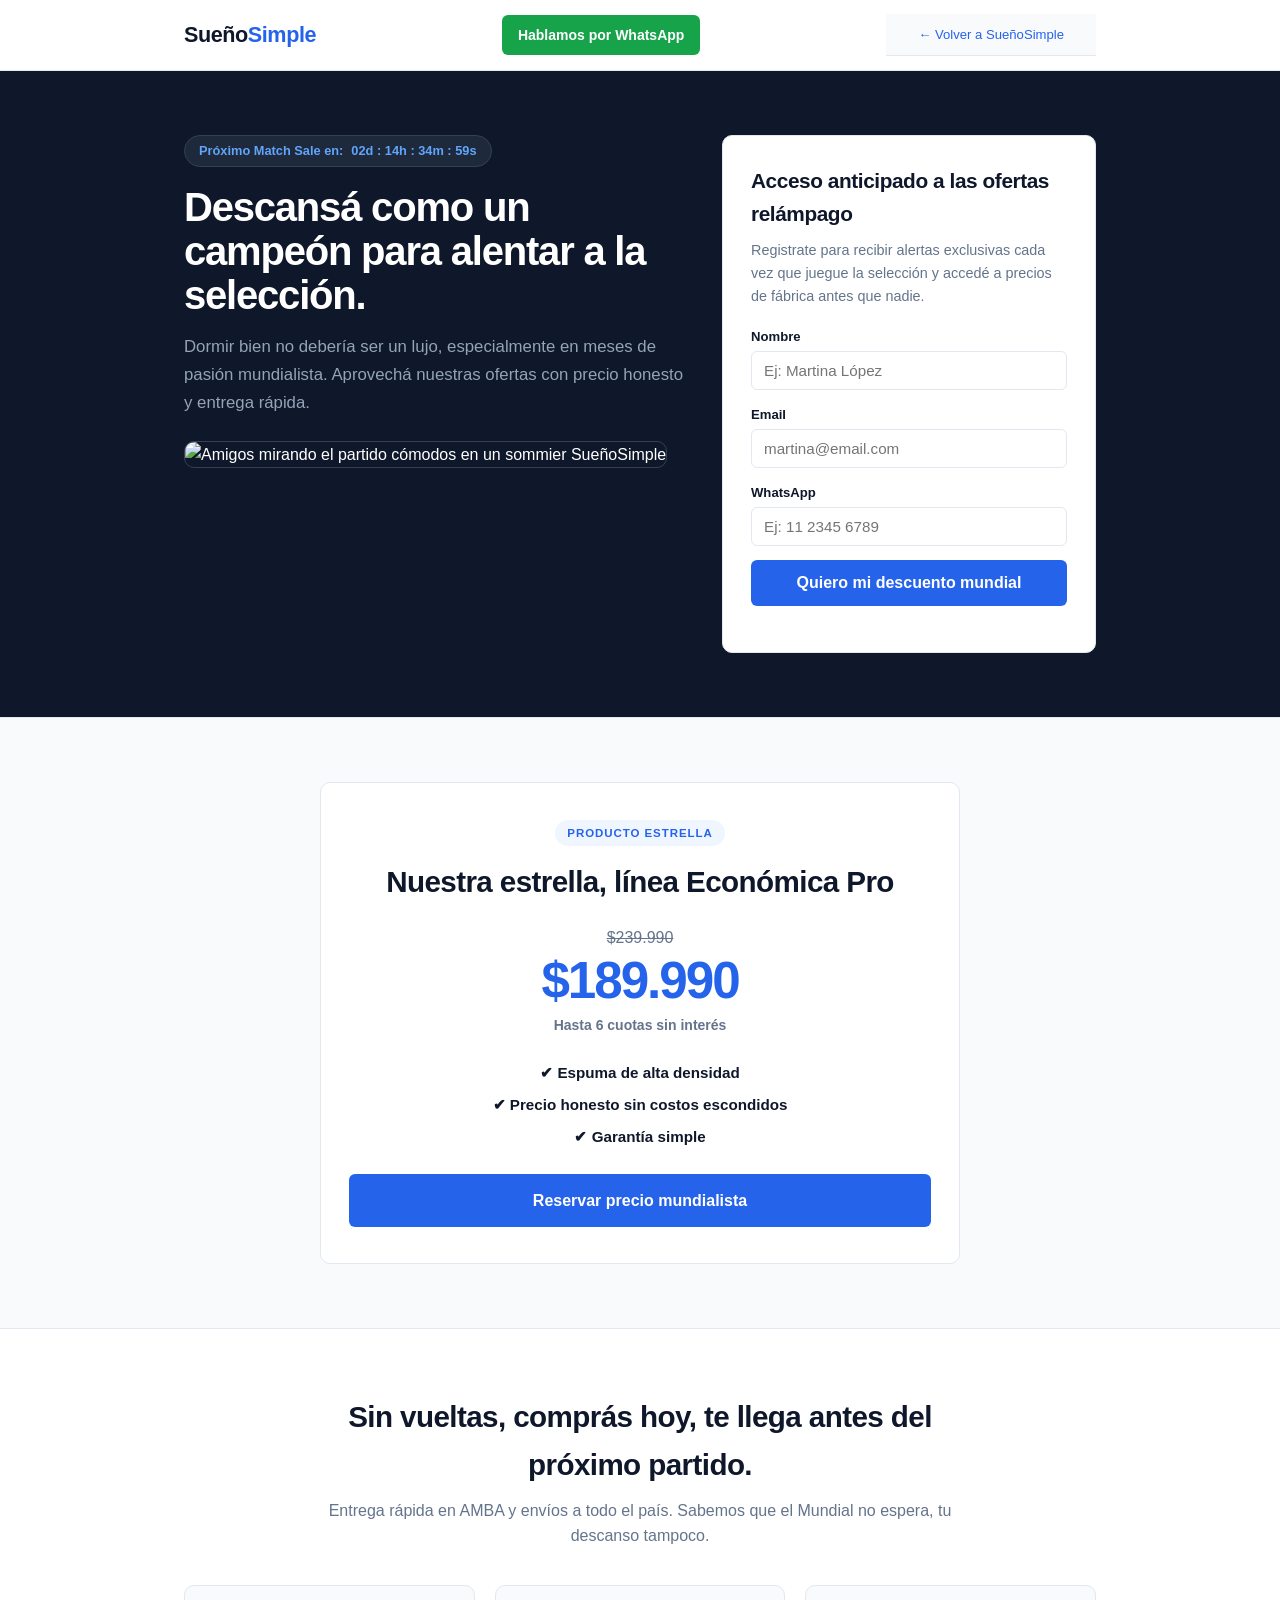
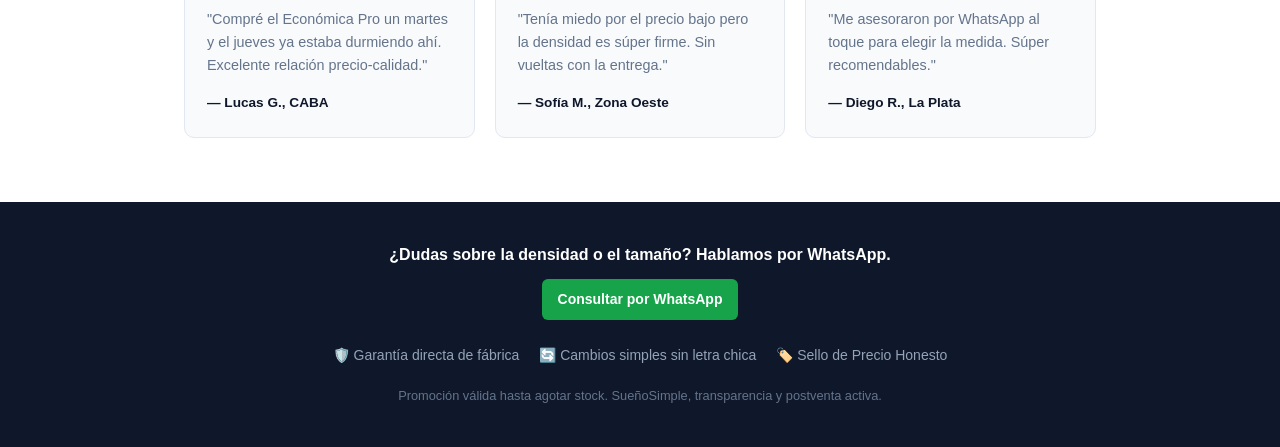
==== suenosimple/mundial-2026/mundial-2026.html @ 36fc4935 "feat(suenosimple): maquetado v1 landing Mundial 2026" ====
<!DOCTYPE html>
<html lang="es">
<head>
  <meta charset="UTF-8" />
  <meta name="viewport" content="width=device-width, initial-scale=1.0" />
  <title>SueñoSimple | Ofertas Mundialistas 2026</title>
  <link rel="stylesheet" href="mundial-2026.css" />
</head>
<body>

  <!-- 1. HEADER -->
  <header class="header">
    <div class="container header-content">
      <a href="#" class="logo">Sueño<strong>Simple</strong></a>
      <a href="https://wa.me/5491100000000" target="_blank" rel="noopener" class="btn-whatsapp">
        Hablamos por WhatsApp
      </a>

    <div class="back-bar">
      <a href="../index.html">← Volver a SueñoSimple</a>
    </div>
    </div>
  </header>

  <main>
    <!-- 2. HERO + FORMULARIO DE CAPTACIÓN (VISIBLE EN PRIMER SCROLL) -->
    <section class="hero">
      <div class="container hero-grid">
        
        <div class="hero-info">
          <!-- Contador de urgencia (Match Sale) -->
          <div class="countdown-banner">
            <span>Próximo Match Sale en:</span>
            <strong id="countdown">02d : 14h : 35m : 10s</strong>
          </div>

          <h1>Descansá como un campeón para alentar a la selección.</h1>
          <p class="sub-copy">
            Dormir bien no debería ser un lujo, especialmente en meses de pasión mundialista. 
            Aprovechá nuestras ofertas con precio honesto y entrega rápida.
          </p>

          <!-- Reemplazar src por la imagen optimizada que pase Erick -->
          <div class="hero-image-wrapper">
            <img 
              src="https://images.unsplash.com/photo-1522778119026-d647f0596c20?auto=format&fit=crop&w=800&q=80" 
              alt="Amigos mirando el partido cómodos en un sommier SueñoSimple" 
              loading="eager"
            />
          </div>
        </div>

        <!-- Formulario de captación (Match Sale) -->
        <aside class="lead-card" id="registro">
          <h2>Acceso anticipado a las ofertas relámpago</h2>
          <p>
            Registrate para recibir alertas exclusivas cada vez que juegue la selección 
            y accedé a precios de fábrica antes que nadie.
          </p>

          <form id="lead-form" novalidate>
            <div class="form-group">
              <label for="nombre">Nombre</label>
              <input type="text" id="nombre" name="nombre" placeholder="Ej: Martina López" required />
            </div>

            <div class="form-group">
              <label for="email">Email</label>
              <input type="email" id="email" name="email" placeholder="martina@email.com" required />
            </div>

            <div class="form-group">
              <label for="whatsapp">WhatsApp</label>
              <input type="tel" id="whatsapp" name="whatsapp" placeholder="Ej: 11 2345 6789" required />
            </div>

            <button type="submit" class="btn-primary" id="submit-btn">
              Quiero mi descuento mundial
            </button>

            <p id="form-feedback" class="form-feedback" aria-live="polite"></p>
          </form>
        </aside>

      </div>
    </section>

    <!-- 3. PRODUCT SHOWCASE (ECONÓMICA PRO) -->
    <section class="product-section">
      <div class="container">
        <div class="product-card">
          <div class="product-badge">Producto Estrella</div>
          <h2>Nuestra estrella, línea Económica Pro</h2>

          <div class="price-box">
            <span class="old-price">$239.990</span>
            <span class="current-price">$189.990</span>
            <span class="installments">Hasta 6 cuotas sin interés</span>
          </div>

          <ul class="benefits-list">
            <li>✔ Espuma de alta densidad</li>
            <li>✔ Precio honesto sin costos escondidos</li>
            <li>✔ Garantía simple</li>
          </ul>

          <a href="#registro" class="btn-primary">Reservar precio mundialista</a>
        </div>
      </div>
    </section>

    <!-- 4. SOCIAL PROOF + CONFIANZA Y LOGÍSTICA -->
    <section class="trust-section">
      <div class="container">
        <div class="logistics-box">
          <h2>Sin vueltas, comprás hoy, te llega antes del próximo partido.</h2>
          <p>
            Entrega rápida en AMBA y envíos a todo el país. Sabemos que el Mundial no espera, 
            tu descanso tampoco.
          </p>
        </div>

        <div class="reviews-grid">
          <article class="review-card">
            <p>"Compré el Económica Pro un martes y el jueves ya estaba durmiendo ahí. Excelente relación precio-calidad."</p>
            <span>— Lucas G., CABA</span>
          </article>
          <article class="review-card">
            <p>"Tenía miedo por el precio bajo pero la densidad es súper firme. Sin vueltas con la entrega."</p>
            <span>— Sofía M., Zona Oeste</span>
          </article>
          <article class="review-card">
            <p>"Me asesoraron por WhatsApp al toque para elegir la medida. Súper recomendables."</p>
            <span>— Diego R., La Plata</span>
          </article>
        </div>
      </div>
    </section>
  </main>

  <!-- 5. FOOTER Y SOPORTE -->
  <footer class="footer">
    <div class="container footer-content">
      <div class="footer-support">
        <p><strong>¿Dudas sobre la densidad o el tamaño? Hablamos por WhatsApp.</strong></p>
        <a href="https://wa.me/5491100000000" target="_blank" rel="noopener" class="btn-whatsapp">
          Consultar por WhatsApp
        </a>
      </div>

      <div class="footer-policies">
        <span>🛡️ Garantía directa de fábrica</span>
        <span>🔄 Cambios simples sin letra chica</span>
        <span>🏷️ Sello de Precio Honesto</span>
      </div>

      <p class="legal">
        Promoción válida hasta agotar stock. SueñoSimple, transparencia y postventa activa.
      </p>
    </div>
  </footer>

  <script src="mundial-2026.js"></script>
</body>
</html>
---- suenosimple/mundial-2026/mundial-2026.css ----
/* IDENTIDAD VISUAL DE SUEÑOSIMPLE (extraída de landing-economica-pro.html) */
:root {
  --color-dark: #0f172a;          /* Hero, footer y textos principales */
  --color-primary: #2563eb;       /* Azul principal de marca */
  --color-primary-dark: #1d4ed8;  /* Hover de botones */
  --color-highlight: #60a5fa;     /* Celeste para destacar palabras en fondo oscuro */
  --color-whatsapp: #16a34a;      /* Verde exclusivo para botón de WhatsApp */
  --color-bg: #ffffff;            /* Fondo principal */
  --color-surface: #f8fafc;       /* Fondo de tarjetas y secciones alternas */
  --color-text: #0f172a;
  --color-text-muted: #64748b;
  --color-text-dark-muted: #94a3b8;
  --color-border: #e2e8f0;
  --font-main: -apple-system, BlinkMacSystemFont, 'Segoe UI', Roboto, sans-serif;
  --radius-card: 10px;
  --radius-btn: 6px;
}

*, *::before, *::after {
  box-sizing: border-box;
  margin: 0;
  padding: 0;
}

body {
  font-family: var(--font-main);
  background-color: var(--color-bg);
  color: var(--color-text);
  line-height: 1.6;
}

.container {
  max-width: 960px;
  margin: 0 auto;
  padding: 0 24px;
}

/* Barra superior de navegación interna */
.back-bar {
  background: var(--color-surface);
  border-bottom: 1px solid var(--color-border);
  padding: 10px 32px;
  font-size: 0.82rem;
}

.back-bar a {
  color: var(--color-primary);
  text-decoration: none;
}

.back-bar a:hover {
  text-decoration: underline;
}

/* Header */
.header {
  background: var(--color-bg);
  border-bottom: 1px solid var(--color-border);
  padding: 14px 0;
  position: sticky;
  top: 0;
  z-index: 10;
}

.header-content {
  display: flex;
  justify-content: space-between;
  align-items: center;
}

.logo {
  font-size: 1.35rem;
  font-weight: 800;
  letter-spacing: -0.02em;
  text-decoration: none;
  color: var(--color-dark);
}

.logo strong {
  color: var(--color-primary);
}

.btn-whatsapp {
  background-color: var(--color-whatsapp);
  color: #fff;
  text-decoration: none;
  padding: 9px 16px;
  border-radius: var(--radius-btn);
  font-weight: 600;
  font-size: 0.875rem;
  display: inline-block;
}

/* Hero oscuro (mismo estilo que Economica Pro) */
.hero {
  background: var(--color-dark);
  color: #ffffff;
  padding: 64px 0;
}

.hero-grid {
  display: grid;
  grid-template-columns: 1.15fr 0.85fr;
  gap: 32px;
  align-items: start;
}

.countdown-banner {
  display: inline-flex;
  gap: 8px;
  background: #1e293b;
  border: 1px solid #334155;
  color: var(--color-highlight);
  padding: 5px 14px;
  border-radius: 20px;
  font-size: 0.8rem;
  font-weight: 600;
  margin-bottom: 18px;
}

.hero-info h1 {
  font-size: 2.5rem;
  font-weight: 900;
  line-height: 1.1;
  letter-spacing: -0.03em;
  margin-bottom: 16px;
}

.hero-info h1 span {
  color: var(--color-highlight);
}

.sub-copy {
  color: var(--color-text-dark-muted);
  font-size: 1.05rem;
  line-height: 1.65;
  margin-bottom: 24px;
}

.hero-image-wrapper img {
  width: 100%;
  border-radius: var(--radius-card);
  object-fit: cover;
  max-height: 280px;
  border: 1px solid #334155;
}

/* Tarjeta Formulario sobre el Hero */
.lead-card {
  background: #ffffff;
  color: var(--color-text);
  padding: 28px;
  border-radius: var(--radius-card);
  border: 1px solid var(--color-border);
}

.lead-card h2 {
  font-size: 1.3rem;
  font-weight: 800;
  letter-spacing: -0.02em;
  margin-bottom: 8px;
}

.lead-card p {
  font-size: 0.9rem;
  color: var(--color-text-muted);
  margin-bottom: 18px;
}

.form-group {
  margin-bottom: 14px;
}

.form-group label {
  display: block;
  font-size: 0.82rem;
  font-weight: 700;
  margin-bottom: 4px;
}

.form-group input {
  width: 100%;
  padding: 10px 12px;
  border: 1px solid var(--color-border);
  border-radius: var(--radius-btn);
  font-size: 0.95rem;
}

.form-group input:focus {
  outline: 2px solid var(--color-primary);
  border-color: transparent;
}

.btn-primary {
  width: 100%;
  background: var(--color-primary);
  color: #ffffff;
  border: none;
  padding: 14px 24px;
  border-radius: var(--radius-btn);
  font-size: 1rem;
  font-weight: 700;
  cursor: pointer;
  text-align: center;
  text-decoration: none;
  display: inline-block;
  transition: background 0.15s;
}

.btn-primary:hover {
  background: var(--color-primary-dark);
}

.form-feedback {
  margin-top: 10px;
  font-size: 0.875rem;
  font-weight: 600;
}

/* Producto Estrella */
.product-section {
  background: var(--color-surface);
  border-top: 1px solid var(--color-border);
  border-bottom: 1px solid var(--color-border);
  padding: 64px 0;
}

.product-card {
  background: #ffffff;
  border: 1px solid var(--color-border);
  border-radius: var(--radius-card);
  padding: 36px 28px;
  max-width: 640px;
  margin: 0 auto;
  text-align: center;
}

.product-badge {
  display: inline-block;
  background: #eff6ff;
  color: var(--color-primary);
  font-size: 0.72rem;
  font-weight: 700;
  letter-spacing: 0.08em;
  text-transform: uppercase;
  padding: 4px 12px;
  border-radius: 20px;
  margin-bottom: 12px;
}

.product-card h2 {
  font-size: 1.85rem;
  font-weight: 800;
  letter-spacing: -0.02em;
}

.price-box {
  margin: 20px 0;
  display: flex;
  flex-direction: column;
  align-items: center;
  gap: 4px;
}

.old-price {
  text-decoration: line-through;
  color: var(--color-text-muted);
  font-size: 1rem;
}

.current-price {
  font-size: 3.2rem;
  font-weight: 900;
  color: var(--color-primary);
  letter-spacing: -0.04em;
  line-height: 1;
}

.installments {
  color: var(--color-text-muted);
  font-size: 0.875rem;
  font-weight: 600;
  margin-top: 4px;
}

.benefits-list {
  list-style: none;
  margin: 24px 0;
  display: flex;
  flex-direction: column;
  gap: 8px;
  font-weight: 600;
  font-size: 0.95rem;
}

/* Confianza y Reseñas */
.trust-section {
  padding: 64px 0;
}

.logistics-box {
  text-align: center;
  max-width: 660px;
  margin: 0 auto 36px;
}

.logistics-box h2 {
  font-size: 1.85rem;
  font-weight: 800;
  letter-spacing: -0.02em;
  margin-bottom: 10px;
}

.logistics-box p {
  color: var(--color-text-muted);
}

.reviews-grid {
  display: grid;
  grid-template-columns: repeat(3, 1fr);
  gap: 20px;
}

.review-card {
  background: var(--color-surface);
  padding: 22px;
  border-radius: var(--radius-card);
  border: 1px solid var(--color-border);
}

.review-card p {
  font-size: 0.9rem;
  color: var(--color-text-muted);
  margin-bottom: 12px;
}

.review-card span {
  font-weight: 700;
  font-size: 0.85rem;
  color: var(--color-dark);
}

/* Footer */
.footer {
  background: var(--color-dark);
  color: var(--color-text-dark-muted);
  padding: 40px 0;
  text-align: center;
}

.footer-support {
  display: flex;
  flex-direction: column;
  align-items: center;
  gap: 12px;
  margin-bottom: 24px;
  color: #ffffff;
}

.footer-policies {
  display: flex;
  justify-content: center;
  flex-wrap: wrap;
  gap: 20px;
  margin-bottom: 20px;
  font-size: 0.875rem;
}

.legal {
  font-size: 0.8rem;
  color: var(--color-text-muted);
}

@media (max-width: 768px) {
  .hero-grid,
  .reviews-grid {
    grid-template-columns: 1fr;
  }

  .hero-info h1 {
    font-size: 1.9rem;
  }
}
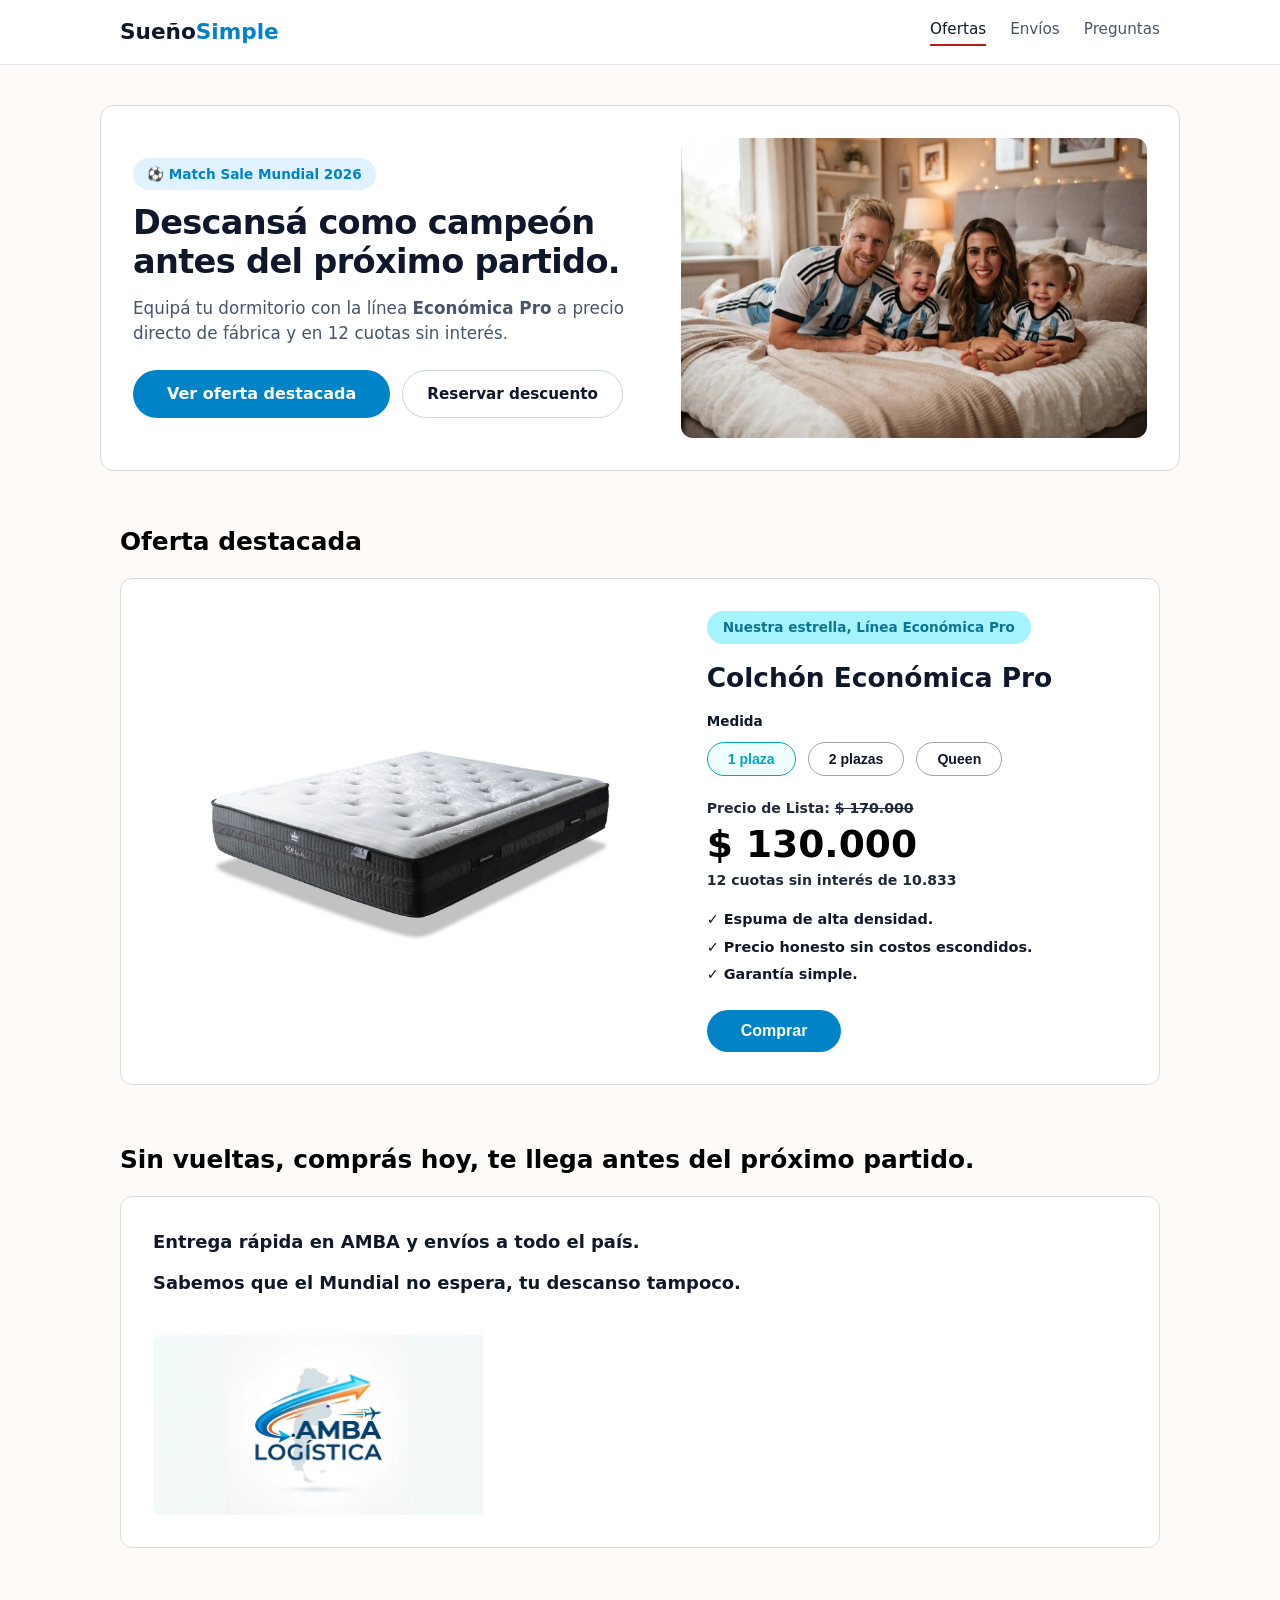
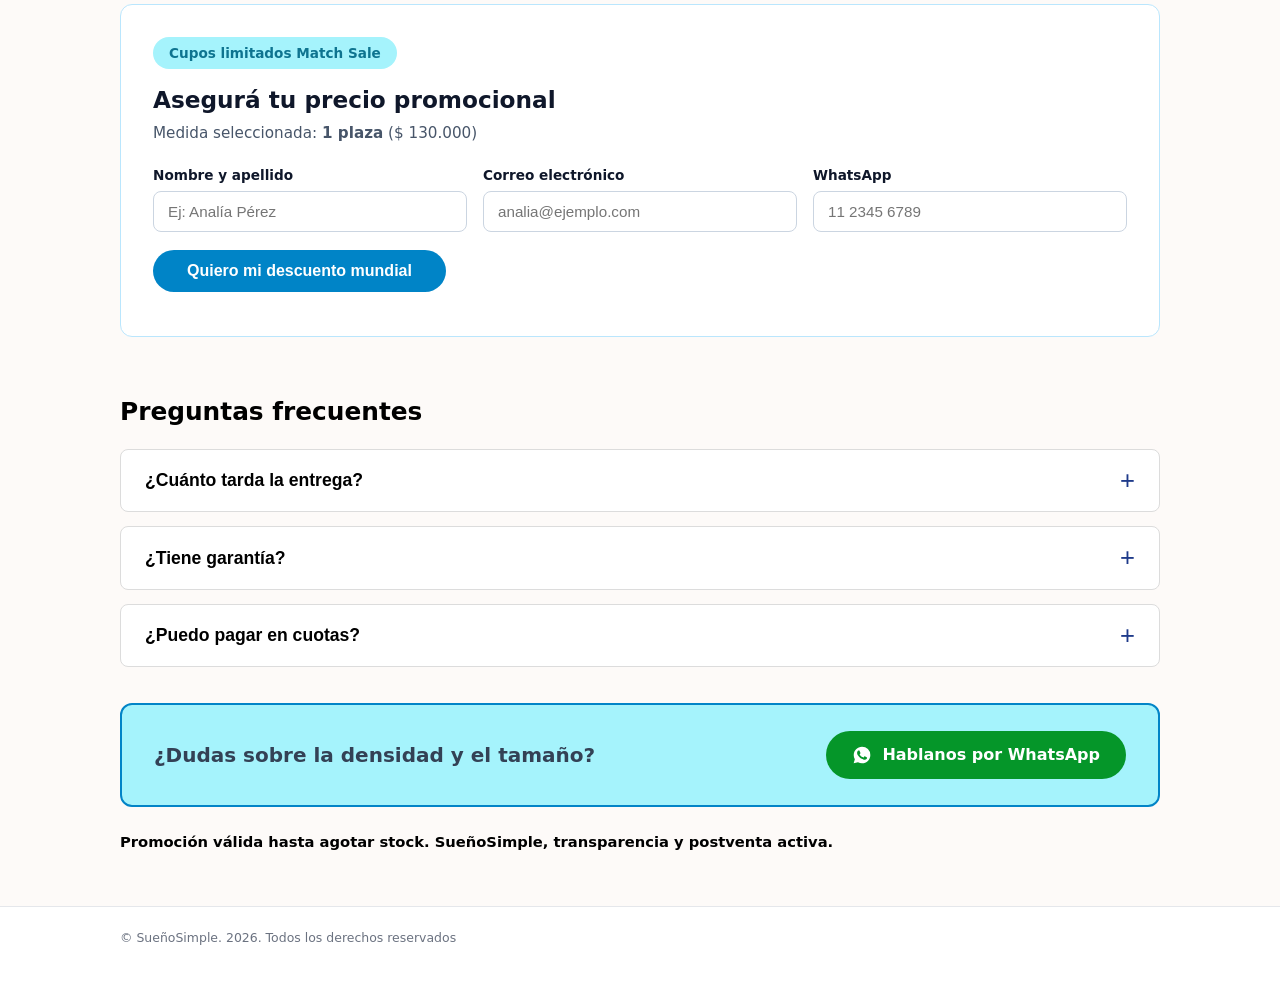
==== commit a38204ed: "feat(suenosimple): aplicar diseño Figma, assets e interactividad Mundial 2026" ====
--- a/suenosimple/mundial-2026/mundial-2026.html
+++ b/suenosimple/mundial-2026/mundial-2026.html
@@ -3,160 +3,198 @@
 <head>
   <meta charset="UTF-8" />
   <meta name="viewport" content="width=device-width, initial-scale=1.0" />
-  <title>SueñoSimple | Ofertas Mundialistas 2026</title>
+  <title>SueñoSimple | Match Sale Mundial 2026</title>
   <link rel="stylesheet" href="mundial-2026.css" />
 </head>
 <body>
-
-  <!-- 1. HEADER -->
-  <header class="header">
-    <div class="container header-content">
-      <a href="#" class="logo">Sueño<strong>Simple</strong></a>
-      <a href="https://wa.me/5491100000000" target="_blank" rel="noopener" class="btn-whatsapp">
-        Hablamos por WhatsApp
-      </a>
-
-    <div class="back-bar">
-      <a href="../index.html">← Volver a SueñoSimple</a>
-    </div>
+  <!-- Barra superior -->
+  <header class="topbar">
+    <div class="container topbar-inner">
+      <a href="../index.html" class="brand">Sueño<span>Simple</span></a>
+      <nav class="nav-links">
+        <a href="#oferta" class="active">Ofertas</a>
+        <a href="#envios">Envíos</a>
+        <a href="#faq">Preguntas</a>
+      </nav>
     </div>
   </header>
 
   <main>
-    <!-- 2. HERO + FORMULARIO DE CAPTACIÓN (VISIBLE EN PRIMER SCROLL) -->
+    <!-- Hero principal con imagen 1 -->
     <section class="hero">
       <div class="container hero-grid">
-        
-        <div class="hero-info">
-          <!-- Contador de urgencia (Match Sale) -->
-          <div class="countdown-banner">
-            <span>Próximo Match Sale en:</span>
-            <strong id="countdown">02d : 14h : 35m : 10s</strong>
-          </div>
-
-          <h1>Descansá como un campeón para alentar a la selección.</h1>
-          <p class="sub-copy">
-            Dormir bien no debería ser un lujo, especialmente en meses de pasión mundialista. 
-            Aprovechá nuestras ofertas con precio honesto y entrega rápida.
+        <div class="hero-copy">
+          <span class="badge-mundial">⚽ Match Sale Mundial 2026</span>
+          <h1>Descansá como campeón antes del próximo partido.</h1>
+          <p>
+            Equipá tu dormitorio con la línea <strong>Económica Pro</strong> a precio directo de fábrica y en 12 cuotas sin interés.
           </p>
-
-          <!-- Reemplazar src por la imagen optimizada que pase Erick -->
-          <div class="hero-image-wrapper">
-            <img 
-              src="https://images.unsplash.com/photo-1522778119026-d647f0596c20?auto=format&fit=crop&w=800&q=80" 
-              alt="Amigos mirando el partido cómodos en un sommier SueñoSimple" 
-              loading="eager"
-            />
-          </div>
-        </div>
-
-        <!-- Formulario de captación (Match Sale) -->
-        <aside class="lead-card" id="registro">
-          <h2>Acceso anticipado a las ofertas relámpago</h2>
-          <p>
-            Registrate para recibir alertas exclusivas cada vez que juegue la selección 
-            y accedé a precios de fábrica antes que nadie.
-          </p>
-
-          <form id="lead-form" novalidate>
-            <div class="form-group">
-              <label for="nombre">Nombre</label>
-              <input type="text" id="nombre" name="nombre" placeholder="Ej: Martina López" required />
-            </div>
-
-            <div class="form-group">
-              <label for="email">Email</label>
-              <input type="email" id="email" name="email" placeholder="martina@email.com" required />
-            </div>
-
-            <div class="form-group">
-              <label for="whatsapp">WhatsApp</label>
-              <input type="tel" id="whatsapp" name="whatsapp" placeholder="Ej: 11 2345 6789" required />
-            </div>
-
-            <button type="submit" class="btn-primary" id="submit-btn">
-              Quiero mi descuento mundial
+          <div class="hero-actions">
+            <a href="#oferta" class="btn-primary">Ver oferta destacada</a>
+            <a href="#reserva" class="btn-outline">Reservar descuento</a>
+          </div>
+        </div>
+        <div class="hero-media">
+          <img src="imagenes_mundial_2026/mundial-img-1.png" alt="Familia celebrando el Mundial en la cama" />
+        </div>
+      </div>
+    </section>
+
+    <!-- Sección 1: Oferta destacada (Figma) -->
+    <section id="oferta" class="section">
+      <div class="container">
+        <h2 class="section-title">Oferta destacada</h2>
+
+        <div class="card product-card">
+          <div class="product-image">
+            <img src="imagenes_mundial_2026/mundial-img-2.png" alt="Colchón Económica Pro SueñoSimple" />
+          </div>
+
+          <div class="product-info">
+            <span class="pill-tag">Nuestra estrella, Línea Económica Pro</span>
+            <h3>Colchón Económica Pro</h3>
+
+            <div class="size-selector">
+              <span class="size-label">Medida</span>
+              <div class="size-options" id="sizeOptions">
+                <button type="button" class="size-btn active" data-size="1 plaza" data-list="170.000" data-price="130.000" data-installment="10.833">
+                  1 plaza
+                </button>
+                <button type="button" class="size-btn" data-size="2 plazas" data-list="215.000" data-price="165.000" data-installment="13.750">
+                  2 plazas
+                </button>
+                <button type="button" class="size-btn" data-size="Queen" data-list="255.000" data-price="195.000" data-installment="16.250">
+                  Queen
+                </button>
+              </div>
+            </div>
+
+            <div class="pricing">
+              <p class="price-list">Precio de Lista: <span id="priceList">$ 170.000</span></p>
+              <p class="price-main">$ <span id="priceMain">130.000</span></p>
+              <p class="price-installments">12 cuotas sin interés de <span id="priceInstallment">10.833</span></p>
+            </div>
+
+            <ul class="benefits-list">
+              <li>✓ Espuma de alta densidad.</li>
+              <li>✓ Precio honesto sin costos escondidos.</li>
+              <li>✓ Garantía simple.</li>
+            </ul>
+
+            <button type="button" id="btnComprar" class="btn-primary btn-comprar">Comprar</button>
+          </div>
+        </div>
+      </div>
+    </section>
+
+    <!-- Sección 2: Logística y entrega (Figma) -->
+    <section id="envios" class="section">
+      <div class="container">
+        <h2 class="section-title">Sin vueltas, comprás hoy, te llega antes del próximo partido.</h2>
+
+        <div class="card shipping-card">
+          <div class="shipping-copy">
+            <p class="shipping-lead">Entrega rápida en AMBA y envíos a todo el país.</p>
+            <p class="shipping-sub">Sabemos que el Mundial no espera, tu descanso tampoco.</p>
+          </div>
+          <div class="shipping-logo">
+            <img src="imagenes_mundial_2026/mundial-img-3.png" alt="AMBA Logística" />
+          </div>
+        </div>
+      </div>
+    </section>
+
+    <!-- Formulario de captura conectado a Landing CRM -->
+    <section id="reserva" class="section">
+      <div class="container">
+        <div class="card lead-card">
+          <div class="lead-header">
+            <span class="pill-tag">Cupos limitados Match Sale</span>
+            <h2>Asegurá tu precio promocional</h2>
+            <p id="selectedSummary">Medida seleccionada: <strong>1 plaza</strong> ($ 130.000)</p>
+          </div>
+
+          <form id="leadForm" class="lead-form">
+            <div class="form-row">
+              <div class="form-group">
+                <label for="nombre">Nombre y apellido</label>
+                <input type="text" id="nombre" name="nombre" placeholder="Ej: Analía Pérez" required />
+              </div>
+              <div class="form-group">
+                <label for="email">Correo electrónico</label>
+                <input type="email" id="email" name="email" placeholder="analia@ejemplo.com" required />
+              </div>
+              <div class="form-group">
+                <label for="whatsapp">WhatsApp</label>
+                <input type="tel" id="whatsapp" name="whatsapp" placeholder="11 2345 6789" required />
+              </div>
+            </div>
+
+            <button type="submit" id="submitBtn" class="btn-primary">Quiero mi descuento mundial</button>
+            <p id="formFeedback" class="form-feedback" aria-live="polite"></p>
+          </form>
+        </div>
+      </div>
+    </section>
+
+    <!-- Sección 3: Preguntas frecuentes y banner WhatsApp (Figma) -->
+    <section id="faq" class="section">
+      <div class="container">
+        <h2 class="section-title">Preguntas frecuentes</h2>
+
+        <div class="faq-list">
+          <div class="faq-item">
+            <button type="button" class="faq-question" aria-expanded="false">
+              <span>¿Cuánto tarda la entrega?</span>
+              <span class="faq-icon">+</span>
             </button>
-
-            <p id="form-feedback" class="form-feedback" aria-live="polite"></p>
-          </form>
-        </aside>
-
-      </div>
-    </section>
-
-    <!-- 3. PRODUCT SHOWCASE (ECONÓMICA PRO) -->
-    <section class="product-section">
-      <div class="container">
-        <div class="product-card">
-          <div class="product-badge">Producto Estrella</div>
-          <h2>Nuestra estrella, línea Económica Pro</h2>
-
-          <div class="price-box">
-            <span class="old-price">$239.990</span>
-            <span class="current-price">$189.990</span>
-            <span class="installments">Hasta 6 cuotas sin interés</span>
-          </div>
-
-          <ul class="benefits-list">
-            <li>✔ Espuma de alta densidad</li>
-            <li>✔ Precio honesto sin costos escondidos</li>
-            <li>✔ Garantía simple</li>
-          </ul>
-
-          <a href="#registro" class="btn-primary">Reservar precio mundialista</a>
-        </div>
-      </div>
-    </section>
-
-    <!-- 4. SOCIAL PROOF + CONFIANZA Y LOGÍSTICA -->
-    <section class="trust-section">
-      <div class="container">
-        <div class="logistics-box">
-          <h2>Sin vueltas, comprás hoy, te llega antes del próximo partido.</h2>
-          <p>
-            Entrega rápida en AMBA y envíos a todo el país. Sabemos que el Mundial no espera, 
-            tu descanso tampoco.
-          </p>
-        </div>
-
-        <div class="reviews-grid">
-          <article class="review-card">
-            <p>"Compré el Económica Pro un martes y el jueves ya estaba durmiendo ahí. Excelente relación precio-calidad."</p>
-            <span>— Lucas G., CABA</span>
-          </article>
-          <article class="review-card">
-            <p>"Tenía miedo por el precio bajo pero la densidad es súper firme. Sin vueltas con la entrega."</p>
-            <span>— Sofía M., Zona Oeste</span>
-          </article>
-          <article class="review-card">
-            <p>"Me asesoraron por WhatsApp al toque para elegir la medida. Súper recomendables."</p>
-            <span>— Diego R., La Plata</span>
-          </article>
-        </div>
+            <div class="faq-answer">
+              <p>En CABA y GBA entregamos en 24 a 48 horas hábiles con AMBA Logística. Al resto del país despachamos dentro de las 48 horas y tarda entre 3 y 6 días hábiles.</p>
+            </div>
+          </div>
+
+          <div class="faq-item">
+            <button type="button" class="faq-question" aria-expanded="false">
+              <span>¿Tiene garantía?</span>
+              <span class="faq-icon">+</span>
+            </button>
+            <div class="faq-answer">
+              <p>Sí, todos nuestros colchones Económica Pro cuentan con garantía oficial directa de fábrica por 2 años contra deformaciones de espuma.</p>
+            </div>
+          </div>
+
+          <div class="faq-item">
+            <button type="button" class="faq-question" aria-expanded="false">
+              <span>¿Puedo pagar en cuotas?</span>
+              <span class="faq-icon">+</span>
+            </button>
+            <div class="faq-answer">
+              <p>Sí, podés abonar en hasta 12 cuotas sin interés con tarjetas bancarias adheridas o aprovechar descuento extra por transferencia.</p>
+            </div>
+          </div>
+        </div>
+
+        <!-- Banner WhatsApp -->
+        <div class="whatsapp-banner">
+          <p>¿Dudas sobre la densidad y el tamaño?</p>
+          <a href="https://wa.me/5491100000000?text=Hola%20Sue%C3%B1oSimple,%20tengo%20una%20consulta%20por%20el%20Colch%C3%B3n%20Econ%C3%B3mica%20Pro" target="_blank" rel="noopener" class="btn-whatsapp">
+            <svg viewBox="0 0 24 24" width="20" height="20" fill="currentColor" aria-hidden="true">
+              <path d="M12.031 2c-5.516 0-9.969 4.453-9.969 9.969 0 1.758.457 3.473 1.328 4.988L2 22l5.184-1.359a9.923 9.923 0 0 0 4.847 1.258h.004c5.515 0 9.969-4.453 9.969-9.969A9.91 9.91 0 0 0 19.082 4.92 9.912 9.912 0 0 0 12.031 2zm5.82 14.273c-.246.691-1.434 1.32-1.984 1.402-.508.074-1.148.105-1.852-.117-.426-.137-.973-.316-1.672-.617-2.941-1.269-4.863-4.234-5.012-4.43-.145-.195-1.195-1.59-1.195-3.035 0-1.445.758-2.156 1.027-2.449.27-.293.586-.367.781-.367.195 0 .391.004.562.012.18.008.422-.07.66.504.246.586.832 2.027.906 2.176.074.145.121.316.023.512-.098.195-.145.316-.293.488-.145.172-.309.383-.441.516-.145.145-.297.305-.129.598.172.293.762 1.258 1.637 2.039 1.125 1.004 2.074 1.316 2.367 1.461.293.145.465.121.637-.074.172-.195.734-.855.93-1.148.195-.293.391-.246.66-.145.27.098 1.711.809 2.004.953.293.148.488.223.562.344.074.125.074.711-.172 1.402z"/>
+            </svg>
+            Hablanos por WhatsApp
+          </a>
+        </div>
+
+        <p class="promo-disclaimer">
+          Promoción válida hasta agotar stock. SueñoSimple, transparencia y postventa activa.
+        </p>
       </div>
     </section>
   </main>
 
-  <!-- 5. FOOTER Y SOPORTE -->
   <footer class="footer">
-    <div class="container footer-content">
-      <div class="footer-support">
-        <p><strong>¿Dudas sobre la densidad o el tamaño? Hablamos por WhatsApp.</strong></p>
-        <a href="https://wa.me/5491100000000" target="_blank" rel="noopener" class="btn-whatsapp">
-          Consultar por WhatsApp
-        </a>
-      </div>
-
-      <div class="footer-policies">
-        <span>🛡️ Garantía directa de fábrica</span>
-        <span>🔄 Cambios simples sin letra chica</span>
-        <span>🏷️ Sello de Precio Honesto</span>
-      </div>
-
-      <p class="legal">
-        Promoción válida hasta agotar stock. SueñoSimple, transparencia y postventa activa.
-      </p>
+    <div class="container">
+      <p>© SueñoSimple. 2026. Todos los derechos reservados</p>
     </div>
   </footer>
 
--- a/suenosimple/mundial-2026/mundial-2026.css
+++ b/suenosimple/mundial-2026/mundial-2026.css
@@ -1,383 +1,497 @@
-/* IDENTIDAD VISUAL DE SUEÑOSIMPLE (extraída de landing-economica-pro.html) */
 :root {
-  --color-dark: #0f172a;          /* Hero, footer y textos principales */
-  --color-primary: #2563eb;       /* Azul principal de marca */
-  --color-primary-dark: #1d4ed8;  /* Hover de botones */
-  --color-highlight: #60a5fa;     /* Celeste para destacar palabras en fondo oscuro */
-  --color-whatsapp: #16a34a;      /* Verde exclusivo para botón de WhatsApp */
-  --color-bg: #ffffff;            /* Fondo principal */
-  --color-surface: #f8fafc;       /* Fondo de tarjetas y secciones alternas */
-  --color-text: #0f172a;
-  --color-text-muted: #64748b;
-  --color-text-dark-muted: #94a3b8;
-  --color-border: #e2e8f0;
-  --font-main: -apple-system, BlinkMacSystemFont, 'Segoe UI', Roboto, sans-serif;
-  --radius-card: 10px;
-  --radius-btn: 6px;
-}
-
-*, *::before, *::after {
+  --bg-page: #fdfaf8;
+  --bg-white: #ffffff;
+  --border-card: #dcdcdc;
+  --text-main: #0f172a;
+  --text-muted: #475569;
+  --blue-primary: #0084c7;
+  --blue-hover: #006ba1;
+  --cyan-pill-bg: #a5f3fc;
+  --cyan-pill-text: #0e7490;
+  --cyan-active: #00a8b5;
+  --whatsapp-green: #059629;
+  --whatsapp-hover: #047820;
+}
+
+* {
   box-sizing: border-box;
   margin: 0;
   padding: 0;
 }
 
+html {
+  scroll-behavior: smooth;
+}
+
 body {
-  font-family: var(--font-main);
-  background-color: var(--color-bg);
-  color: var(--color-text);
-  line-height: 1.6;
+  font-family: system-ui, -apple-system, BlinkMacSystemFont, "Segoe UI", Roboto, sans-serif;
+  background-color: var(--bg-page);
+  color: var(--text-main);
+  line-height: 1.5;
 }
 
 .container {
-  max-width: 960px;
+  max-width: 1080px;
   margin: 0 auto;
-  padding: 0 24px;
-}
-
-/* Barra superior de navegación interna */
-.back-bar {
-  background: var(--color-surface);
-  border-bottom: 1px solid var(--color-border);
-  padding: 10px 32px;
-  font-size: 0.82rem;
-}
-
-.back-bar a {
-  color: var(--color-primary);
-  text-decoration: none;
-}
-
-.back-bar a:hover {
-  text-decoration: underline;
-}
-
-/* Header */
-.header {
-  background: var(--color-bg);
-  border-bottom: 1px solid var(--color-border);
-  padding: 14px 0;
+  padding: 0 20px;
+}
+
+/* Topbar */
+.topbar {
+  background-color: var(--bg-white);
+  border-bottom: 1px solid #e5e7eb;
   position: sticky;
   top: 0;
-  z-index: 10;
-}
-
-.header-content {
+  z-index: 50;
+}
+
+.topbar-inner {
   display: flex;
   justify-content: space-between;
   align-items: center;
-}
-
-.logo {
+  height: 64px;
+}
+
+.brand {
   font-size: 1.35rem;
   font-weight: 800;
-  letter-spacing: -0.02em;
+  color: var(--text-main);
   text-decoration: none;
-  color: var(--color-dark);
-}
-
-.logo strong {
-  color: var(--color-primary);
-}
-
-.btn-whatsapp {
-  background-color: var(--color-whatsapp);
-  color: #fff;
+}
+
+.brand span {
+  color: var(--blue-primary);
+}
+
+.nav-links {
+  display: flex;
+  gap: 24px;
+}
+
+.nav-links a {
   text-decoration: none;
-  padding: 9px 16px;
-  border-radius: var(--radius-btn);
-  font-weight: 600;
-  font-size: 0.875rem;
-  display: inline-block;
-}
-
-/* Hero oscuro (mismo estilo que Economica Pro) */
+  color: var(--text-muted);
+  font-weight: 500;
+  font-size: 0.95rem;
+  padding-bottom: 4px;
+}
+
+.nav-links a.active {
+  color: var(--text-main);
+  border-bottom: 2px solid #b91c1c;
+}
+
+/* Hero */
 .hero {
-  background: var(--color-dark);
-  color: #ffffff;
-  padding: 64px 0;
+  padding: 40px 0 24px;
 }
 
 .hero-grid {
   display: grid;
-  grid-template-columns: 1.15fr 0.85fr;
+  grid-template-columns: 1.05fr 0.95fr;
   gap: 32px;
-  align-items: start;
-}
-
-.countdown-banner {
+  align-items: center;
+  background: var(--bg-white);
+  border: 1px solid var(--border-card);
+  border-radius: 14px;
+  padding: 32px;
+}
+
+.badge-mundial {
+  display: inline-block;
+  background: #e0f2fe;
+  color: var(--blue-primary);
+  font-weight: 700;
+  font-size: 0.85rem;
+  padding: 6px 14px;
+  border-radius: 999px;
+  margin-bottom: 14px;
+}
+
+.hero-copy h1 {
+  font-size: 2.1rem;
+  line-height: 1.15;
+  margin-bottom: 14px;
+  letter-spacing: -0.02em;
+}
+
+.hero-copy p {
+  color: var(--text-muted);
+  font-size: 1.05rem;
+  margin-bottom: 24px;
+}
+
+.hero-actions {
+  display: flex;
+  flex-wrap: wrap;
+  gap: 12px;
+}
+
+.hero-media img {
+  width: 100%;
+  height: 300px;
+  object-fit: cover;
+  border-radius: 12px;
+  display: block;
+}
+
+/* Secciones y tarjetas base */
+.section {
+  padding: 28px 0;
+}
+
+.section-title {
+  font-size: 1.55rem;
+  font-weight: 700;
+  margin-bottom: 18px;
+  color: #000000;
+}
+
+.card {
+  background-color: var(--bg-white);
+  border: 1px solid var(--border-card);
+  border-radius: 12px;
+  padding: 32px;
+}
+
+/* Botón principal */
+.btn-primary {
   display: inline-flex;
-  gap: 8px;
-  background: #1e293b;
-  border: 1px solid #334155;
-  color: var(--color-highlight);
-  padding: 5px 14px;
-  border-radius: 20px;
-  font-size: 0.8rem;
-  font-weight: 600;
+  align-items: center;
+  justify-content: center;
+  background-color: var(--blue-primary);
+  color: #ffffff;
+  font-weight: 600;
+  font-size: 1rem;
+  padding: 12px 34px;
+  border: none;
+  border-radius: 999px;
+  cursor: pointer;
+  text-decoration: none;
+  transition: background-color 0.2s ease;
+}
+
+.btn-primary:hover {
+  background-color: var(--blue-hover);
+}
+
+.btn-outline {
+  display: inline-flex;
+  align-items: center;
+  justify-content: center;
+  background-color: transparent;
+  color: var(--text-main);
+  font-weight: 600;
+  font-size: 0.95rem;
+  padding: 11px 24px;
+  border: 1px solid #cbd5e1;
+  border-radius: 999px;
+  text-decoration: none;
+}
+
+/* Oferta destacada */
+.product-card {
+  display: grid;
+  grid-template-columns: 1.1fr 0.9fr;
+  gap: 40px;
+  align-items: center;
+}
+
+.product-image img {
+  width: 100%;
+  max-width: 460px;
+  height: auto;
+  display: block;
+  margin: 0 auto;
+}
+
+.pill-tag {
+  display: inline-block;
+  background-color: var(--cyan-pill-bg);
+  color: var(--cyan-pill-text);
+  font-weight: 600;
+  font-size: 0.85rem;
+  padding: 6px 16px;
+  border-radius: 999px;
+  margin-bottom: 14px;
+}
+
+.product-info h3 {
+  font-size: 1.65rem;
+  font-weight: 700;
+  margin-bottom: 14px;
+}
+
+.size-label {
+  display: block;
+  font-size: 0.85rem;
+  font-weight: 700;
+  margin-bottom: 10px;
+}
+
+.size-options {
+  display: flex;
+  flex-wrap: wrap;
+  gap: 12px;
+  margin-bottom: 22px;
+}
+
+.size-btn {
+  background-color: var(--bg-white);
+  border: 1.5px solid #9ca3af;
+  color: var(--text-main);
+  font-size: 0.88rem;
+  font-weight: 600;
+  padding: 8px 20px;
+  border-radius: 999px;
+  cursor: pointer;
+  transition: all 0.15s ease;
+}
+
+.size-btn.active {
+  border-color: var(--cyan-active);
+  color: var(--cyan-active);
+  background-color: #f0fdff;
+}
+
+.pricing {
   margin-bottom: 18px;
 }
 
-.hero-info h1 {
-  font-size: 2.5rem;
-  font-weight: 900;
-  line-height: 1.1;
-  letter-spacing: -0.03em;
-  margin-bottom: 16px;
-}
-
-.hero-info h1 span {
-  color: var(--color-highlight);
-}
-
-.sub-copy {
-  color: var(--color-text-dark-muted);
-  font-size: 1.05rem;
-  line-height: 1.65;
+.price-list {
+  font-size: 0.88rem;
+  font-weight: 600;
+  color: #1f2937;
+}
+
+.price-list span {
+  text-decoration: line-through;
+}
+
+.price-main {
+  font-size: 2.35rem;
+  font-weight: 800;
+  line-height: 1.15;
+  margin: 4px 0;
+  color: #000000;
+}
+
+.price-installments {
+  font-size: 0.88rem;
+  font-weight: 600;
+  color: #1f2937;
+}
+
+.benefits-list {
+  list-style: none;
   margin-bottom: 24px;
-}
-
-.hero-image-wrapper img {
+  font-size: 0.9rem;
+  font-weight: 600;
+  color: #111827;
+}
+
+.benefits-list li {
+  margin-bottom: 6px;
+}
+
+/* Sección Logística */
+.shipping-card {
+  display: flex;
+  flex-direction: column;
+  gap: 24px;
+}
+
+.shipping-lead,
+.shipping-sub {
+  font-size: 1.12rem;
+  font-weight: 600;
+  color: #111827;
+  margin-bottom: 14px;
+}
+
+.shipping-logo img {
+  max-width: 340px;
   width: 100%;
-  border-radius: var(--radius-card);
-  object-fit: cover;
-  max-height: 280px;
-  border: 1px solid #334155;
-}
-
-/* Tarjeta Formulario sobre el Hero */
+  height: auto;
+  border-radius: 8px;
+  display: block;
+}
+
+/* Formulario CRM */
 .lead-card {
-  background: #ffffff;
-  color: var(--color-text);
-  padding: 28px;
-  border-radius: var(--radius-card);
-  border: 1px solid var(--color-border);
-}
-
-.lead-card h2 {
-  font-size: 1.3rem;
-  font-weight: 800;
-  letter-spacing: -0.02em;
-  margin-bottom: 8px;
-}
-
-.lead-card p {
-  font-size: 0.9rem;
-  color: var(--color-text-muted);
+  border-color: #bae6fd;
+}
+
+.lead-header {
+  margin-bottom: 20px;
+}
+
+.lead-header h2 {
+  font-size: 1.45rem;
+  margin-bottom: 4px;
+}
+
+.lead-header p {
+  color: var(--text-muted);
+  font-size: 0.95rem;
+}
+
+.form-row {
+  display: grid;
+  grid-template-columns: repeat(3, 1fr);
+  gap: 16px;
   margin-bottom: 18px;
 }
 
-.form-group {
-  margin-bottom: 14px;
-}
-
 .form-group label {
   display: block;
-  font-size: 0.82rem;
-  font-weight: 700;
-  margin-bottom: 4px;
+  font-size: 0.85rem;
+  font-weight: 600;
+  margin-bottom: 6px;
 }
 
 .form-group input {
   width: 100%;
-  padding: 10px 12px;
-  border: 1px solid var(--color-border);
-  border-radius: var(--radius-btn);
+  padding: 11px 14px;
+  border: 1px solid #cbd5e1;
+  border-radius: 8px;
   font-size: 0.95rem;
 }
 
 .form-group input:focus {
-  outline: 2px solid var(--color-primary);
-  border-color: transparent;
-}
-
-.btn-primary {
+  outline: none;
+  border-color: var(--blue-primary);
+}
+
+.form-feedback {
+  margin-top: 12px;
+  font-size: 0.92rem;
+  font-weight: 600;
+}
+
+.form-feedback.ok {
+  color: #047857;
+}
+
+.form-feedback.error {
+  color: #b91c1c;
+}
+
+/* Preguntas Frecuentes */
+.faq-list {
+  display: flex;
+  flex-direction: column;
+  gap: 14px;
+  margin-bottom: 36px;
+}
+
+.faq-item {
+  background-color: var(--bg-white);
+  border: 1px solid var(--border-card);
+  border-radius: 8px;
+  overflow: hidden;
+}
+
+.faq-question {
   width: 100%;
-  background: var(--color-primary);
+  background: none;
+  border: none;
+  padding: 18px 24px;
+  display: flex;
+  justify-content: space-between;
+  align-items: center;
+  font-size: 1.1rem;
+  font-weight: 600;
+  color: #000000;
+  cursor: pointer;
+  text-align: left;
+}
+
+.faq-icon {
+  font-size: 1.6rem;
+  font-weight: 400;
+  color: #1e3a8a;
+  line-height: 1;
+}
+
+.faq-answer {
+  display: none;
+  padding: 0 24px 18px;
+  color: var(--text-muted);
+  font-size: 0.95rem;
+}
+
+.faq-item.open .faq-answer {
+  display: block;
+}
+
+/* Banner WhatsApp */
+.whatsapp-banner {
+  background-color: #a5f3fc;
+  border: 2px solid #0284c7;
+  border-radius: 12px;
+  padding: 26px 32px;
+  display: flex;
+  justify-content: space-between;
+  align-items: center;
+  gap: 20px;
+  margin-bottom: 24px;
+}
+
+.whatsapp-banner p {
+  font-size: 1.25rem;
+  font-weight: 600;
+  color: #334155;
+}
+
+.btn-whatsapp {
+  display: inline-flex;
+  align-items: center;
+  gap: 10px;
+  background-color: var(--whatsapp-green);
   color: #ffffff;
-  border: none;
-  padding: 14px 24px;
-  border-radius: var(--radius-btn);
+  font-weight: 600;
   font-size: 1rem;
-  font-weight: 700;
-  cursor: pointer;
-  text-align: center;
+  padding: 12px 26px;
+  border-radius: 999px;
   text-decoration: none;
-  display: inline-block;
-  transition: background 0.15s;
-}
-
-.btn-primary:hover {
-  background: var(--color-primary-dark);
-}
-
-.form-feedback {
-  margin-top: 10px;
-  font-size: 0.875rem;
-  font-weight: 600;
-}
-
-/* Producto Estrella */
-.product-section {
-  background: var(--color-surface);
-  border-top: 1px solid var(--color-border);
-  border-bottom: 1px solid var(--color-border);
-  padding: 64px 0;
-}
-
-.product-card {
-  background: #ffffff;
-  border: 1px solid var(--color-border);
-  border-radius: var(--radius-card);
-  padding: 36px 28px;
-  max-width: 640px;
-  margin: 0 auto;
-  text-align: center;
-}
-
-.product-badge {
-  display: inline-block;
-  background: #eff6ff;
-  color: var(--color-primary);
-  font-size: 0.72rem;
-  font-weight: 700;
-  letter-spacing: 0.08em;
-  text-transform: uppercase;
-  padding: 4px 12px;
-  border-radius: 20px;
-  margin-bottom: 12px;
-}
-
-.product-card h2 {
-  font-size: 1.85rem;
-  font-weight: 800;
-  letter-spacing: -0.02em;
-}
-
-.price-box {
-  margin: 20px 0;
-  display: flex;
-  flex-direction: column;
-  align-items: center;
-  gap: 4px;
-}
-
-.old-price {
-  text-decoration: line-through;
-  color: var(--color-text-muted);
-  font-size: 1rem;
-}
-
-.current-price {
-  font-size: 3.2rem;
-  font-weight: 900;
-  color: var(--color-primary);
-  letter-spacing: -0.04em;
-  line-height: 1;
-}
-
-.installments {
-  color: var(--color-text-muted);
-  font-size: 0.875rem;
-  font-weight: 600;
-  margin-top: 4px;
-}
-
-.benefits-list {
-  list-style: none;
-  margin: 24px 0;
-  display: flex;
-  flex-direction: column;
-  gap: 8px;
-  font-weight: 600;
-  font-size: 0.95rem;
-}
-
-/* Confianza y Reseñas */
-.trust-section {
-  padding: 64px 0;
-}
-
-.logistics-box {
-  text-align: center;
-  max-width: 660px;
-  margin: 0 auto 36px;
-}
-
-.logistics-box h2 {
-  font-size: 1.85rem;
-  font-weight: 800;
-  letter-spacing: -0.02em;
-  margin-bottom: 10px;
-}
-
-.logistics-box p {
-  color: var(--color-text-muted);
-}
-
-.reviews-grid {
-  display: grid;
-  grid-template-columns: repeat(3, 1fr);
-  gap: 20px;
-}
-
-.review-card {
-  background: var(--color-surface);
-  padding: 22px;
-  border-radius: var(--radius-card);
-  border: 1px solid var(--color-border);
-}
-
-.review-card p {
-  font-size: 0.9rem;
-  color: var(--color-text-muted);
-  margin-bottom: 12px;
-}
-
-.review-card span {
-  font-weight: 700;
-  font-size: 0.85rem;
-  color: var(--color-dark);
+  white-space: nowrap;
+  transition: background-color 0.2s ease;
+}
+
+.btn-whatsapp:hover {
+  background-color: var(--whatsapp-hover);
+}
+
+.promo-disclaimer {
+  font-size: 0.92rem;
+  font-weight: 600;
+  color: #000000;
 }
 
 /* Footer */
 .footer {
-  background: var(--color-dark);
-  color: var(--color-text-dark-muted);
-  padding: 40px 0;
-  text-align: center;
-}
-
-.footer-support {
-  display: flex;
-  flex-direction: column;
-  align-items: center;
-  gap: 12px;
-  margin-bottom: 24px;
-  color: #ffffff;
-}
-
-.footer-policies {
-  display: flex;
-  justify-content: center;
-  flex-wrap: wrap;
-  gap: 20px;
-  margin-bottom: 20px;
-  font-size: 0.875rem;
-}
-
-.legal {
-  font-size: 0.8rem;
-  color: var(--color-text-muted);
-}
-
-@media (max-width: 768px) {
+  background-color: var(--bg-white);
+  border-top: 1px solid #e5e7eb;
+  padding: 22px 0 40px;
+  margin-top: 24px;
+}
+
+.footer p {
+  font-size: 0.78rem;
+  color: #6b7280;
+}
+
+/* Responsive */
+@media (max-width: 820px) {
   .hero-grid,
-  .reviews-grid {
+  .product-card,
+  .form-row {
     grid-template-columns: 1fr;
   }
 
-  .hero-info h1 {
-    font-size: 1.9rem;
+  .whatsapp-banner {
+    flex-direction: column;
+    text-align: center;
   }
 }
